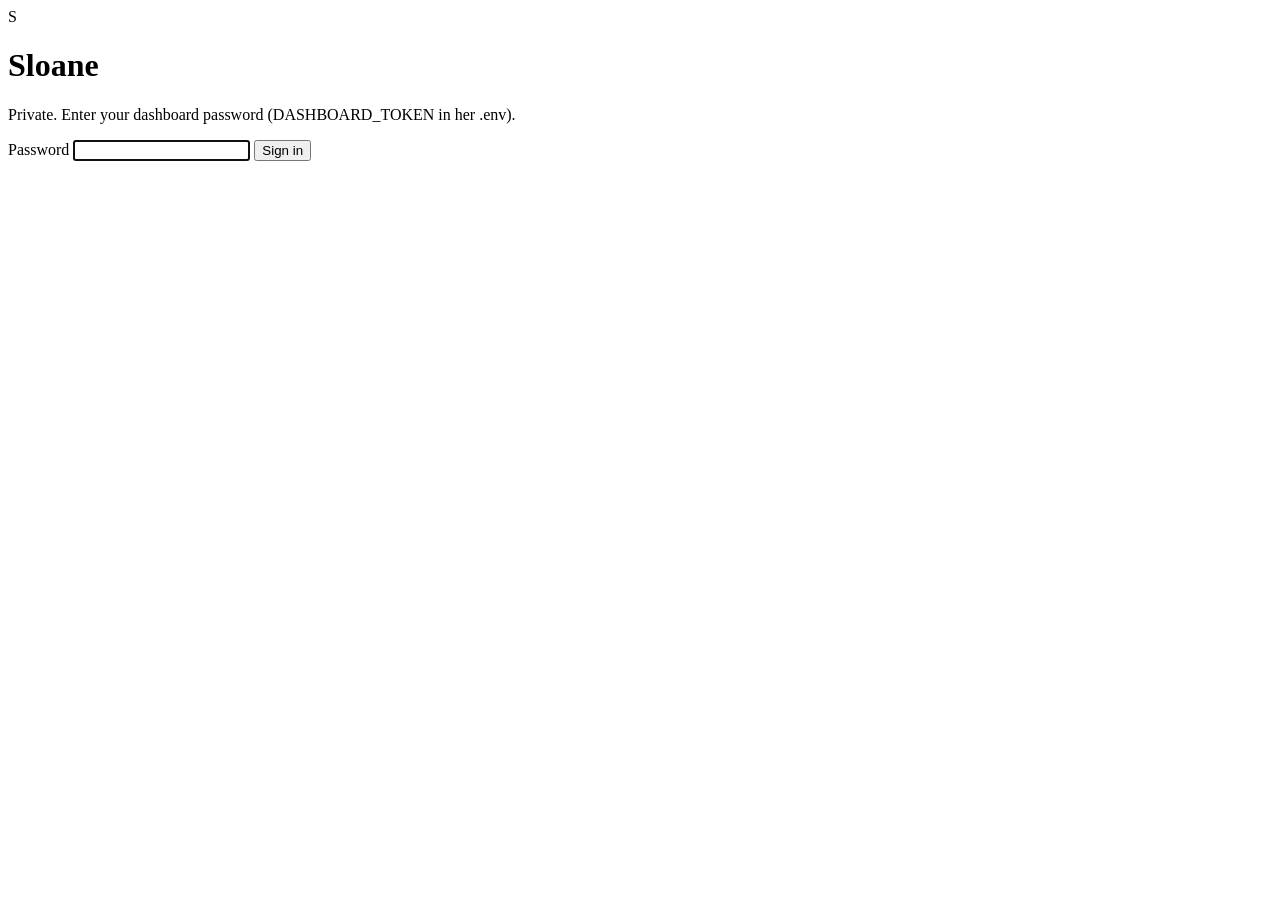
==== sloane/webui/login.html @ 638c4979 "The control room: /app, where he talks to her and runs everything One private page, on his phone or " ====
<!doctype html>
<html lang="en">
<head>
<meta charset="utf-8">
<meta name="viewport" content="width=device-width, initial-scale=1">
<meta name="color-scheme" content="dark light">
<meta name="theme-color" content="#14161f">
<title>Sloane · Sign in</title>
<link rel="icon" href="/app/static/icon.svg" type="image/svg+xml">
<link rel="stylesheet" href="/app/static/app.css">
</head>
<body class="login">
<main class="door">
  <div class="mark big" aria-hidden="true">S</div>
  <h1>Sloane</h1>
  <p class="hint">Private. Enter your dashboard password (DASHBOARD_TOKEN in her .env).</p>
  <!--MESSAGE-->
  <form method="post" action="/app/login">
    <label for="token">Password</label>
    <input id="token" name="token" type="password" autocomplete="current-password" required autofocus>
    <button type="submit" class="send">Sign in</button>
  </form>
</main>
</body>
</html>
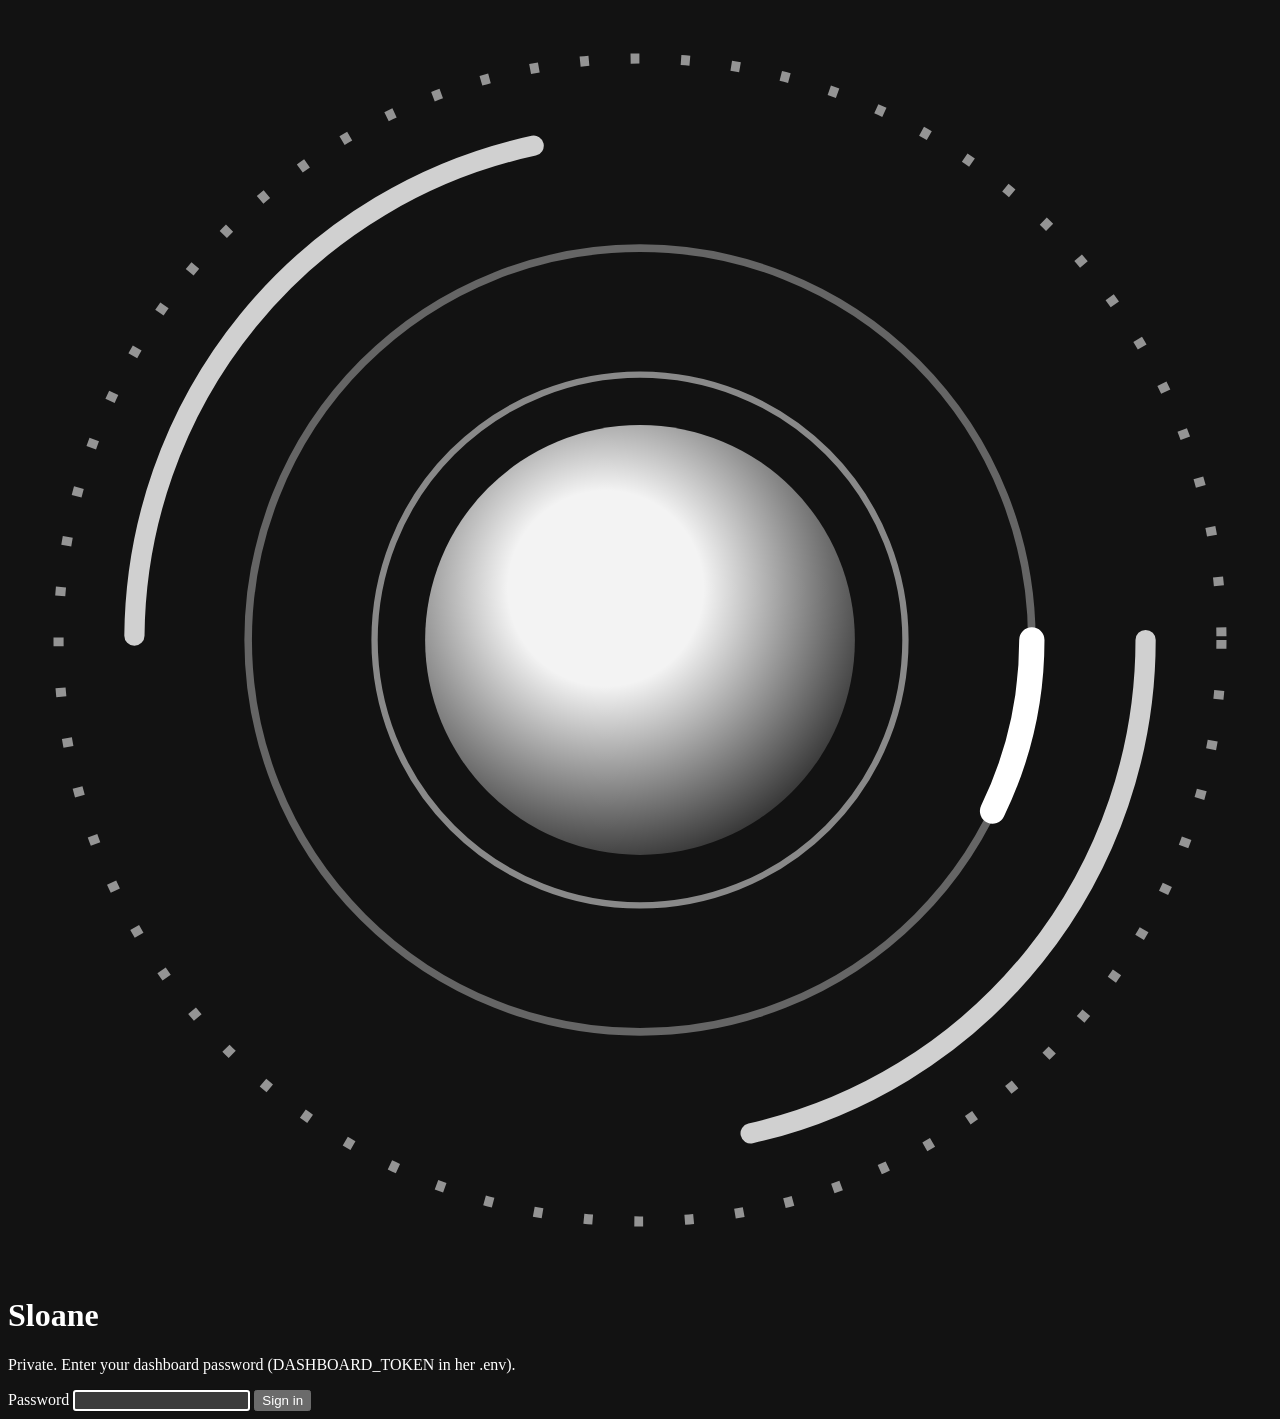
==== commit 9509b5fb: "The control room, from the mockup: dark, the orb, a timeline, real panels Built from docs/design/das" ====
--- a/sloane/webui/login.html
+++ b/sloane/webui/login.html
@@ -2,23 +2,36 @@
 <html lang="en">
 <head>
 <meta charset="utf-8">
-<meta name="viewport" content="width=device-width, initial-scale=1">
-<meta name="color-scheme" content="dark light">
-<meta name="theme-color" content="#14161f">
+<meta name="viewport" content="width=device-width, initial-scale=1, viewport-fit=cover">
+<meta name="color-scheme" content="dark">
+<meta name="theme-color" content="#0c0f11">
 <title>Sloane · Sign in</title>
 <link rel="icon" href="/app/static/icon.svg" type="image/svg+xml">
+<link rel="apple-touch-icon" href="/app/static/icon-180.png">
+<link rel="manifest" href="/app/static/manifest.json">
 <link rel="stylesheet" href="/app/static/app.css">
 </head>
 <body class="login">
 <main class="door">
-  <div class="mark big" aria-hidden="true">S</div>
+  <div class="orb" data-state="idle" aria-hidden="true">
+    <span class="glow"></span>
+    <svg viewBox="0 0 100 100" aria-hidden="true">
+      <defs><radialGradient id="g-door" cx="42%" cy="38%" r="65%"><stop offset="0" stop-color="#fff" stop-opacity=".95"/><stop offset=".35" stop-color="currentColor" stop-opacity=".95"/><stop offset="1" stop-color="currentColor" stop-opacity=".15"/></radialGradient></defs>
+      <g class="spin r1"><circle cx="50" cy="50" r="46" fill="none" stroke="currentColor" stroke-width=".8" stroke-dasharray=".7 3.3" opacity=".55"/></g>
+      <g class="spin r2"><circle cx="50" cy="50" r="40" fill="none" stroke="currentColor" stroke-width="1.6" stroke-dasharray="54 72" stroke-linecap="round" opacity=".8"/></g>
+      <circle cx="50" cy="50" r="31" fill="none" stroke="currentColor" stroke-width=".6" opacity=".35"/>
+      <g class="spin r3"><circle cx="50" cy="50" r="31" fill="none" stroke="currentColor" stroke-width="2" stroke-dasharray="14 181" stroke-linecap="round"/></g>
+      <circle class="core" cx="50" cy="50" r="17" fill="url(#g-door)"/>
+      <circle cx="50" cy="50" r="21" fill="none" stroke="currentColor" stroke-width=".5" opacity=".5"/>
+    </svg>
+  </div>
   <h1>Sloane</h1>
-  <p class="hint">Private. Enter your dashboard password (DASHBOARD_TOKEN in her .env).</p>
+  <p>Private. Enter your dashboard password (DASHBOARD_TOKEN in her .env).</p>
   <!--MESSAGE-->
   <form method="post" action="/app/login">
     <label for="token">Password</label>
     <input id="token" name="token" type="password" autocomplete="current-password" required autofocus>
-    <button type="submit" class="send">Sign in</button>
+    <button type="submit" class="btn primary">Sign in</button>
   </form>
 </main>
 </body>
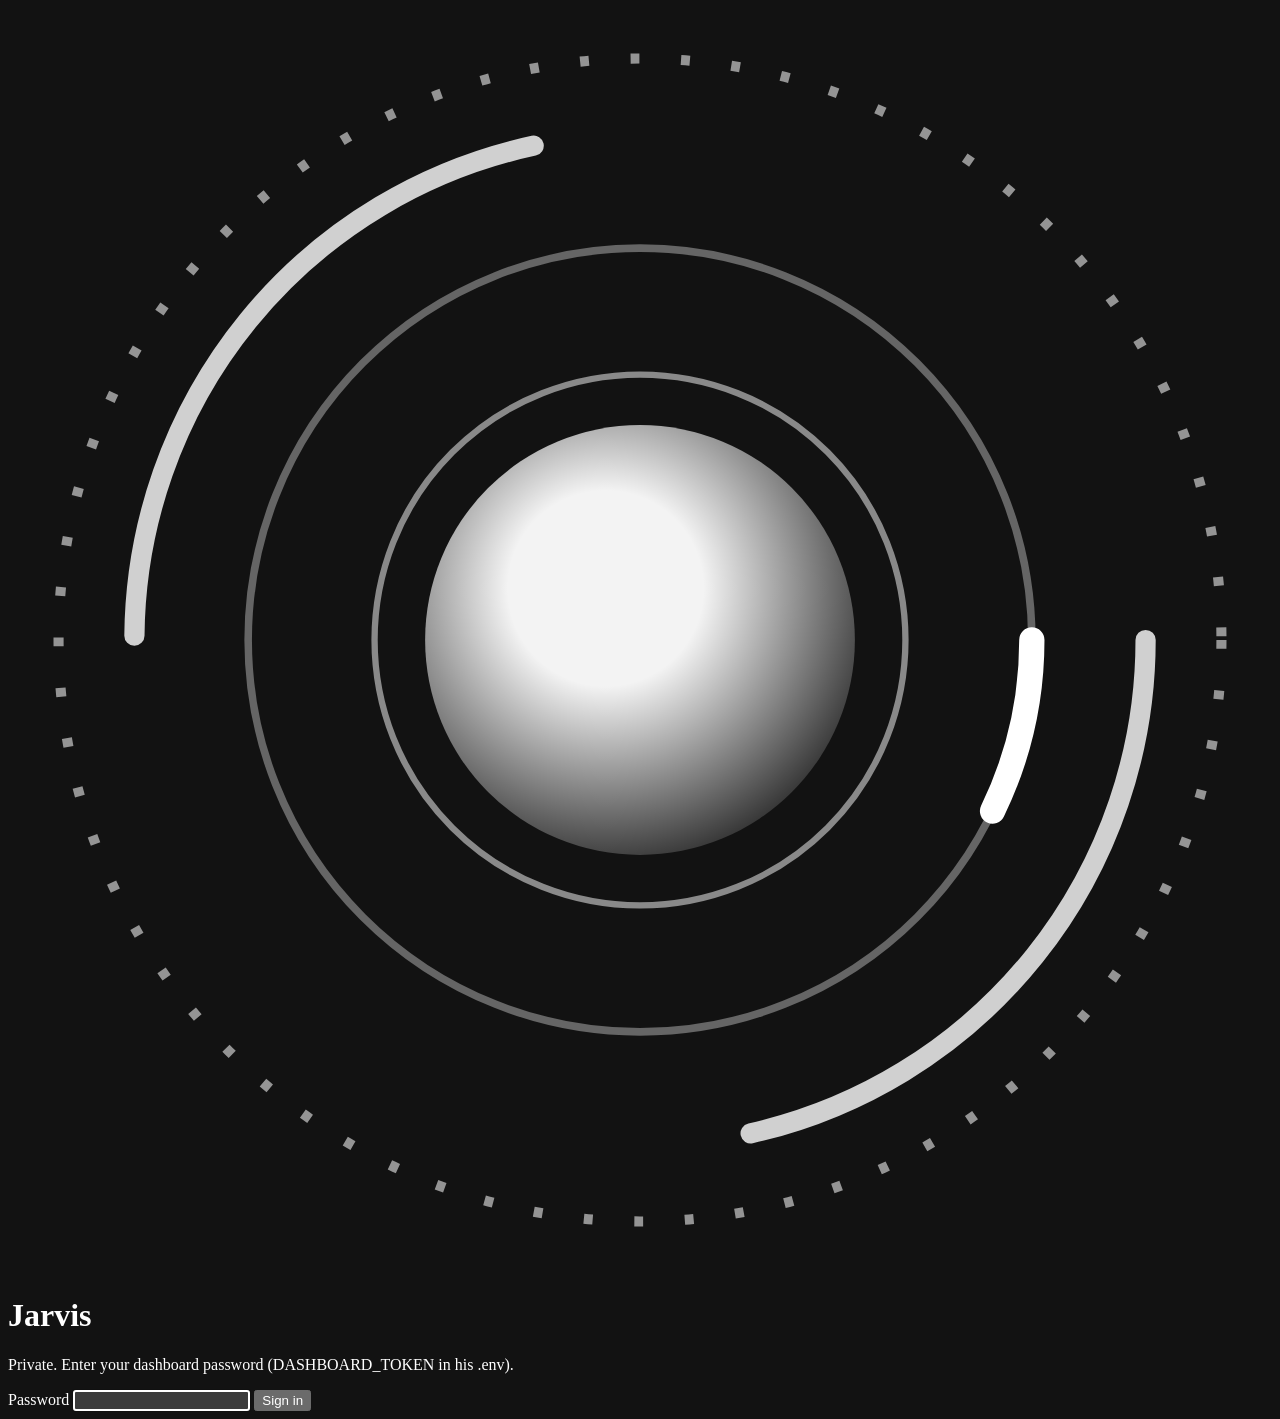
==== commit 559c9914: "Become Jarvis everywhere; add DESKTOP_TOKEN bearer auth for the desktop app Phase 1 of merging with " ====
--- a/sloane/webui/login.html
+++ b/sloane/webui/login.html
@@ -5,7 +5,7 @@
 <meta name="viewport" content="width=device-width, initial-scale=1, viewport-fit=cover">
 <meta name="color-scheme" content="dark">
 <meta name="theme-color" content="#0c0f11">
-<title>Sloane · Sign in</title>
+<title>Jarvis · Sign in</title>
 <link rel="icon" href="/app/static/icon.svg" type="image/svg+xml">
 <link rel="apple-touch-icon" href="/app/static/icon-180.png">
 <link rel="manifest" href="/app/static/manifest.json">
@@ -25,8 +25,8 @@
       <circle cx="50" cy="50" r="21" fill="none" stroke="currentColor" stroke-width=".5" opacity=".5"/>
     </svg>
   </div>
-  <h1>Sloane</h1>
-  <p>Private. Enter your dashboard password (DASHBOARD_TOKEN in her .env).</p>
+  <h1>Jarvis</h1>
+  <p>Private. Enter your dashboard password (DASHBOARD_TOKEN in his .env).</p>
   <!--MESSAGE-->
   <form method="post" action="/app/login">
     <label for="token">Password</label>
